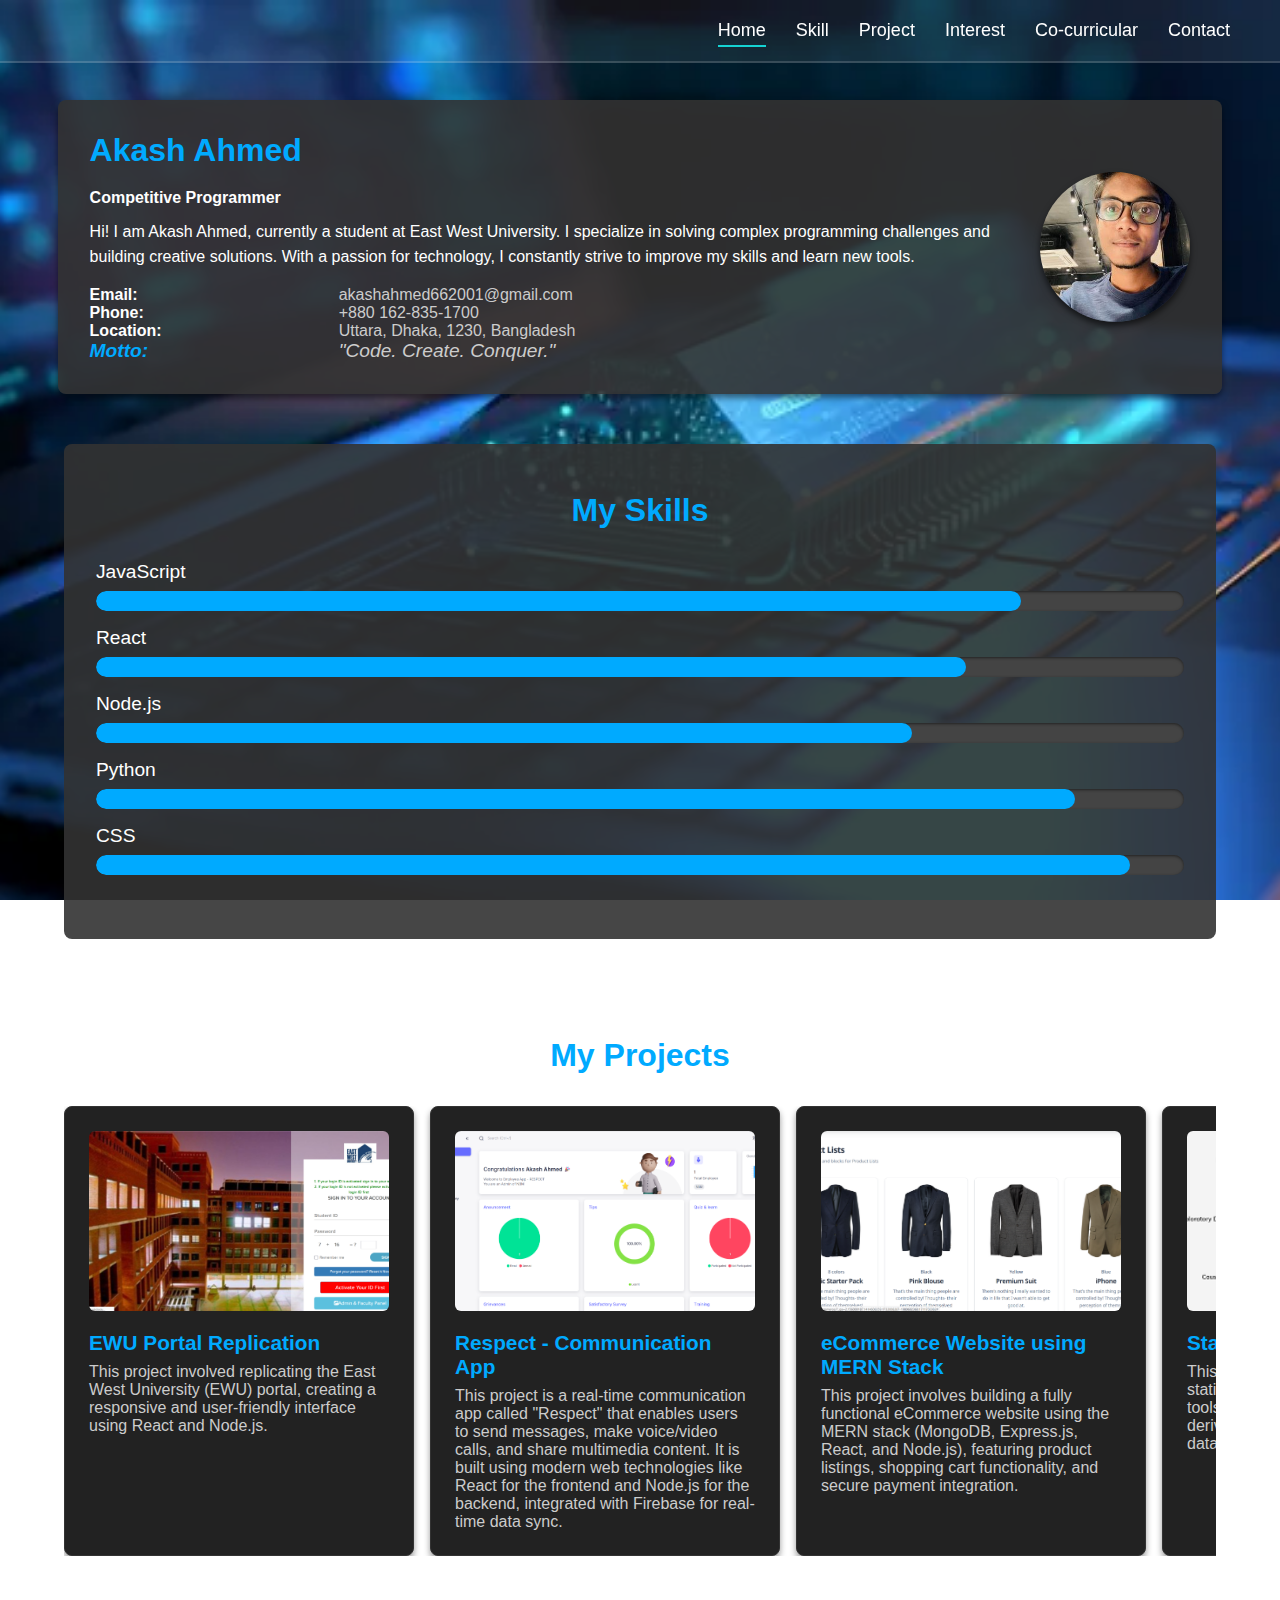
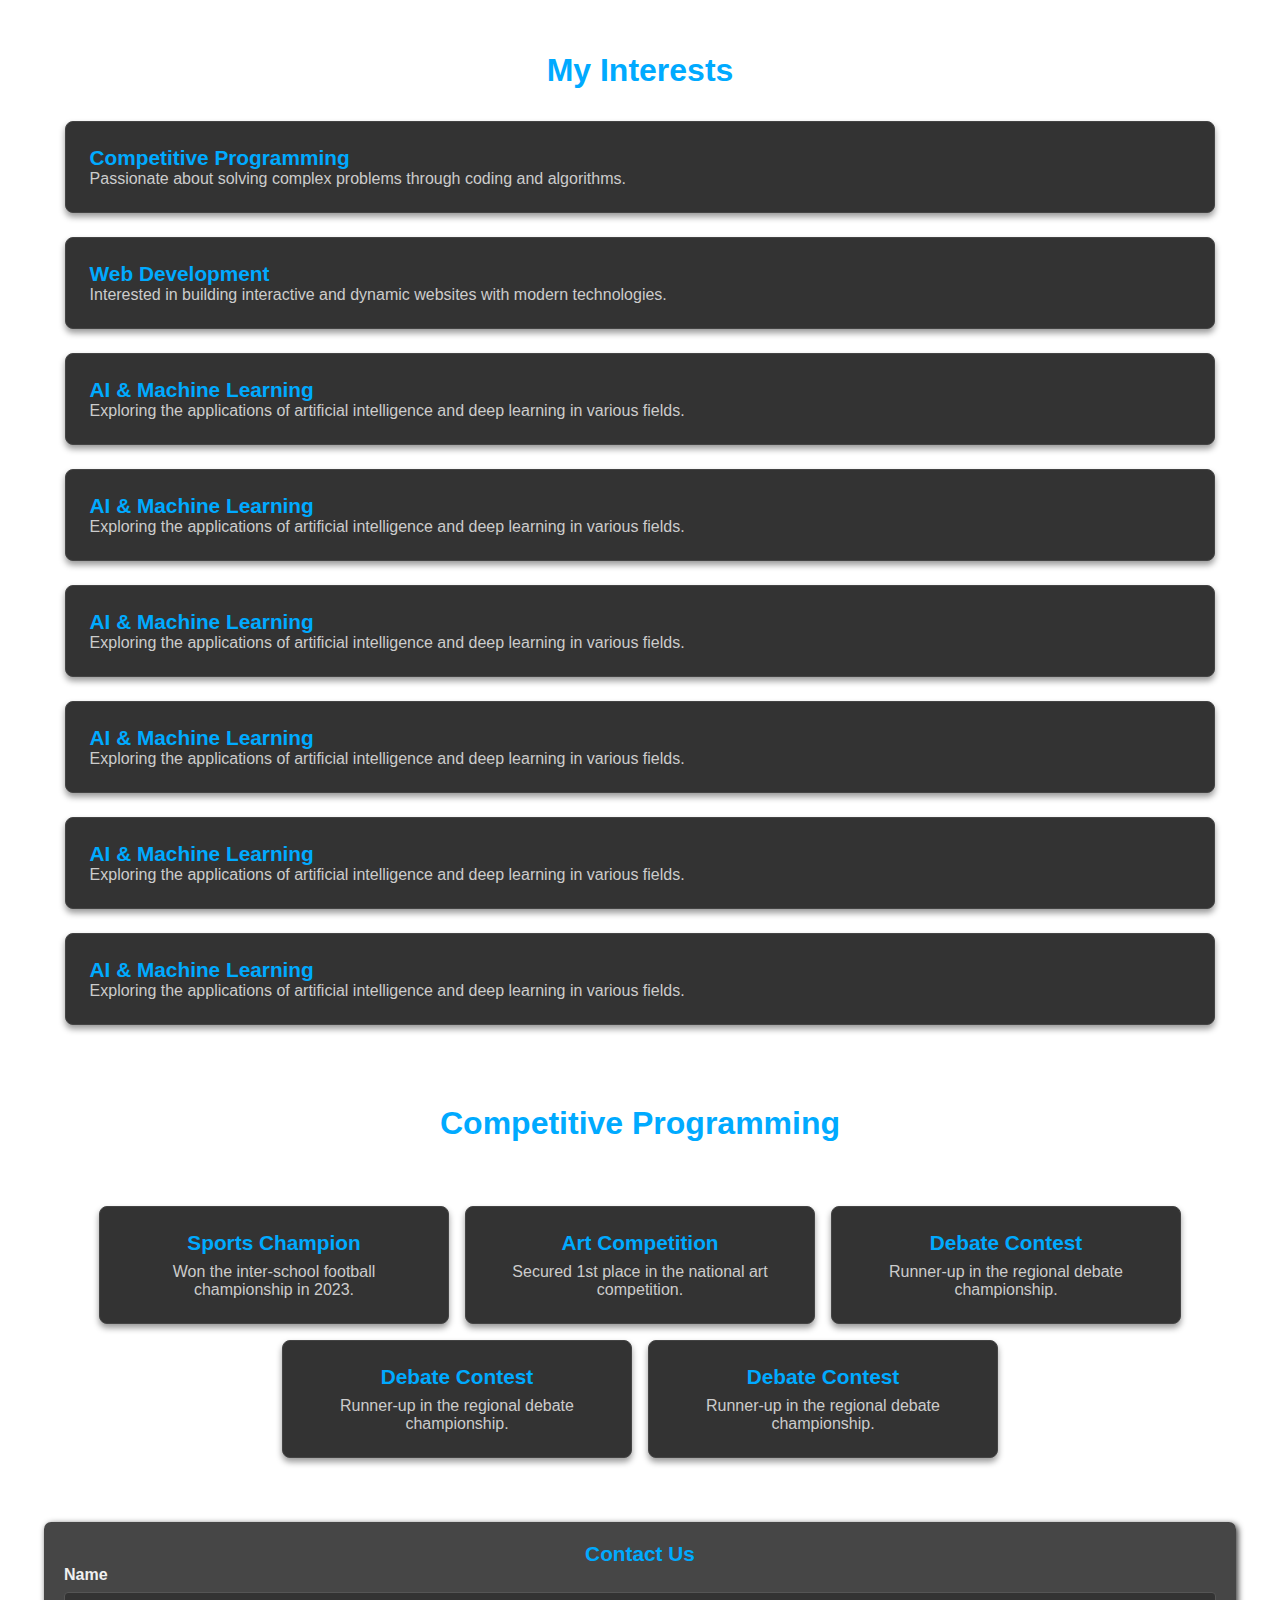
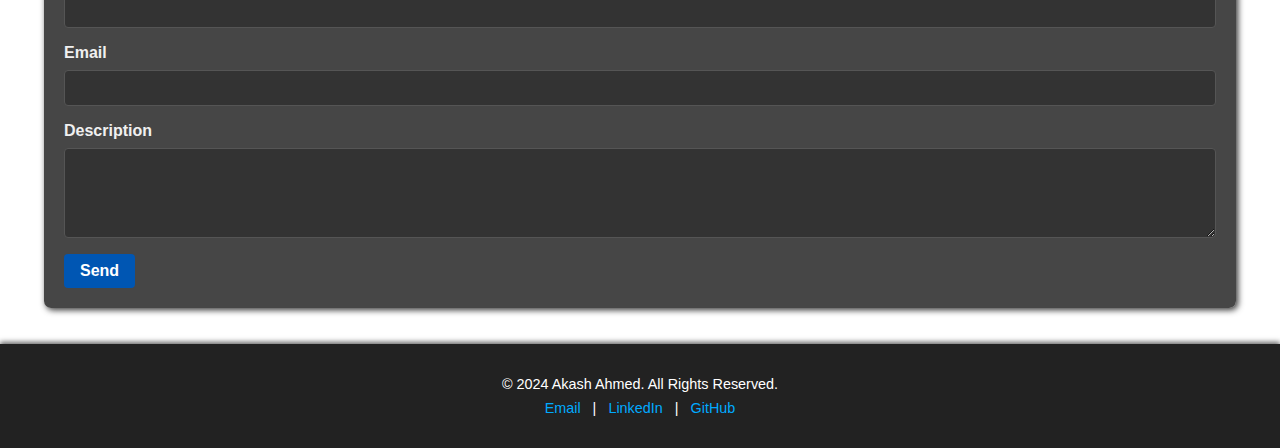
==== index.html @ ff26360e "up" ====
<!DOCTYPE html>
<html lang="en">
<head>
    <meta charset="UTF-8">
    <meta name="viewport" content="width=device-width, initial-scale=1.0">
    <link rel="shortcut icon" href="logo.png" type="image/x-icon">
    <link rel="stylesheet" href="style.css">
    <title>Portfolio - Akash Ahmed</title>
</head>
<body>
    <div class="conteiner">
        <div class="header">
            <div class="navbar">
                <ul class="menu">
                    <li class="menuItem"><a class="active" href="index.html">Home</a></li>
                    <li class="menuItem"><a href="skilll.html">Skill</a></li>
                    <li class="menuItem"><a href="project.html">Project</a></li>
                    <li class="menuItem"><a href="interest.html">Interest</a></li>
                    <li class="menuItem"><a href="cocurr.html">Co-curricular</a></li>
                    <li class="menuItem"><a href="contact.html">Contact</a></li>
                </ul>
            </div>
        </div>
        <div class="body">
            <div class="intro">
                <div class="personalInfo">
                    <div class="info">
                        <h1>Akash Ahmed</h1>
                        <p><strong>Competitive Programmer</strong></p>
                        <p>
                            Hi! I am Akash Ahmed, currently a student at East West University. 
                            I specialize in solving complex programming challenges and building creative solutions. 
                            With a passion for technology, I constantly strive to improve my skills and learn new tools.
                        </p>
                        <div class="details">
                            <div class="row">
                                <span class="label"><strong>Email:</strong></span>
                                <span class="value">akashahmed662001@gmail.com</span>
                            </div>
                            <div class="row">
                                <span class="label"><strong>Phone:</strong></span>
                                <span class="value">+880 162-835-1700</span>
                            </div>
                            <div class="row">
                                <span class="label"><strong>Location:</strong></span>
                                <span class="value">Uttara, Dhaka, 1230, Bangladesh</span>
                            </div>
                            <div class="row motto">
                                <span class="label">Motto:</span>
                                <span class="value">"Code. Create. Conquer."</span>
                            </div>
                        </div>
                    </div>
                    
                    <div class="image-container">
                        <img src="akash.jpg" alt="Akash Ahmed" />
                    </div>
                </div>
            </div>
            <div class="allSkills">
                <div class="skills">
                    <h2 class="section-heading">My Skills</h2>
                    <div class="skill">
                        <div class="skill-name">JavaScript</div>
                        <div class="skill-bar">
                            <div class="skill-progress" style="width: 85%;"></div>
                        </div>
                    </div>
                    <div class="skill">
                        <div class="skill-name">React</div>
                        <div class="skill-bar">
                            <div class="skill-progress" style="width: 80%;"></div>
                        </div>
                    </div>
                    <div class="skill">
                        <div class="skill-name">Node.js</div>
                        <div class="skill-bar">
                            <div class="skill-progress" style="width: 75%;"></div>
                        </div>
                    </div>
                    <div class="skill">
                        <div class="skill-name">Python</div>
                        <div class="skill-bar">
                            <div class="skill-progress" style="width: 90%;"></div>
                        </div>
                    </div>
                    <div class="skill">
                        <div class="skill-name">CSS</div>
                        <div class="skill-bar">
                            <div class="skill-progress" style="width: 95%;"></div>
                        </div>
                    </div>
                </div>
            </div>
            <div class="projects">
                <div class="project">
                    <h2 class="section-heading">My Projects</h2>
                    <div class="slider-container">
                        <div class="slider">
                            <div class="project-item">
                                <img src="ewu-portal.png" alt="EWU Portal Replication" class="project-image">
                                <h3>EWU Portal Replication</h3>
                                <p>This project involved replicating the East West University (EWU) portal, creating a responsive and user-friendly interface using React and Node.js.</p>
                            </div>
                            <div class="project-item">
                                <img src="respect.png" alt="Respect Communication App" class="project-image">
                                <h3>Respect - Communication App</h3>
                                <p>This project is a real-time communication app called "Respect" that enables users to send messages, make voice/video calls, and share multimedia content. It is built using modern web technologies like React for the frontend and Node.js for the backend, integrated with Firebase for real-time data sync.</p>
                            </div>
                            
                            <div class="project-item">
                                <img src="mern.png" alt="eCommerce Website using MERN Stack" class="project-image">
                                <h3>eCommerce Website using MERN Stack</h3>
                                <p>This project involves building a fully functional eCommerce website using the MERN stack (MongoDB, Express.js, React, and Node.js), featuring product listings, shopping cart functionality, and secure payment integration.</p>
                            </div>
                            <div class="project-item">
                                <img src="stat.png" alt="Statistical Data Analysis" class="project-image">
                                <h3>Statistical Data Analysis</h3>
                                <p>This project focuses on performing statistical analysis on large datasets using tools like Python, Pandas, and NumPy, to derive actionable insights and visualize data trends through graphs and charts.</p>
                            </div>
                            <div class="project-item">
                                <img src="cnn.png" alt="CNN Model Training and Prediction" class="project-image">
                                <h3>CNN Model Training and Prediction</h3>
                                <p>This project involves building and training a Convolutional Neural Network (CNN) for image classification tasks using TensorFlow and Keras. It includes dataset preprocessing, model training, and real-time predictions on new images.</p>
                            </div>
                        </div>
                    </div>
                </div>
            </div>  
            <div class="interest">
                <h2 class="section-heading">My Interests</h2>
                <div class="interest-list">
                    <div class="interest-item">
                        <h3>Competitive Programming</h3>
                        <p>Passionate about solving complex problems through coding and algorithms.</p>
                    </div>
                    <div class="interest-item">
                        <h3>Web Development</h3>
                        <p>Interested in building interactive and dynamic websites with modern technologies.</p>
                    </div>
                    <div class="interest-item">
                        <h3>AI & Machine Learning</h3>
                        <p>Exploring the applications of artificial intelligence and deep learning in various fields.</p>
                    </div>
                    <div class="interest-item">
                        <h3>AI & Machine Learning</h3>
                        <p>Exploring the applications of artificial intelligence and deep learning in various fields.</p>
                    </div>
                    <div class="interest-item">
                        <h3>AI & Machine Learning</h3>
                        <p>Exploring the applications of artificial intelligence and deep learning in various fields.</p>
                    </div>
                    <div class="interest-item">
                        <h3>AI & Machine Learning</h3>
                        <p>Exploring the applications of artificial intelligence and deep learning in various fields.</p>
                    </div>
                    <div class="interest-item">
                        <h3>AI & Machine Learning</h3>
                        <p>Exploring the applications of artificial intelligence and deep learning in various fields.</p>
                    </div>
                    <div class="interest-item">
                        <h3>AI & Machine Learning</h3>
                        <p>Exploring the applications of artificial intelligence and deep learning in various fields.</p>
                    </div>
                </div>
            </div> 
            <div class="curriculam">
                <div class="achievements">
                    <h2 class="section-heading">Competitive Programming</h2>
                    <div class="coCurr">
                        <div class="card">
                            <h3>Sports Champion</h3>
                            <p>Won the inter-school football championship in 2023.</p>
                        </div>
                        <div class="card">
                            <h3>Art Competition</h3>
                            <p>Secured 1st place in the national art competition.</p>
                        </div>
                        <div class="card">
                            <h3>Debate Contest</h3>
                            <p>Runner-up in the regional debate championship.</p>
                        </div>
                        <div class="card">
                            <h3>Debate Contest</h3>
                            <p>Runner-up in the regional debate championship.</p>
                        </div>
                        <div class="card">
                            <h3>Debate Contest</h3>
                            <p>Runner-up in the regional debate championship.</p>
                        </div>
                    </div>
                </div>
            </div>
            <div class="contact">
                <div class="contactForm">
                    <center>Contact Us</center>
                    <form action="">
                        <div class="fieldClass">
                            <label for="name">Name</label>
                            <input required class="input" type="text" name="name" id="">
                        </div>
                        <div class="fieldClass">
                            <label for="email">Email</label>
                            <input required class="input" type="text" name="email" id="">
                        </div>
                        <div class="fieldClass">
                            <label for="description">Description</label>
                            <textarea required class="input" id="description" name="description" rows="4"></textarea>
                        </div>
                        <button type="submit">Send</button>
                    </form>
                    
                </div>
            </div>
            <br>
            <br>
        </div>
        <div class="footer">
            <div class="footer-content">
                <p>&copy; 2024 Akash Ahmed. All Rights Reserved.</p>
                <p>
                    <a href="mailto:akashahmed662001@gmail.com">Email</a> | 
                    <a href="https://linkedin.com/in/akashahmed" target="_blank">LinkedIn</a> | 
                    <a href="https://github.com/akashahmed66" target="_blank">GitHub</a>
                </p>
            </div>
        </div>
    </div>
</body>
</html>
---- style.css ----
*{
    font-family: 'Lucida Sans', 'Lucida Sans Regular', 'Lucida Grande', 'Lucida Sans Unicode', Geneva, Verdana, sans-serif;
    color: white;
    margin: 0; 
    padding: 0;
}
body{
    width: 100vw;
    height: 100vh;
    background-image: url('background-image.png');
    background-size: cover;
    background-position: center;
    background-attachment: fixed;
}
a{
    text-decoration: none;
}
.body{
    width: 100vw;
    min-height: 100%;
    padding-top: 50px;
}
.conteiner{
    width: 100vw;
    height: 100%; 
}
.menu{
    list-style: none;
    display: flex;
    margin-right: 20px;
    font-size: 18px;
}
.menuItem{
    color: white;
    padding: 5px 15px;
}
.navbar{
    display: flex;
    justify-content: right;
    padding: 15px;
}
.header{
    width: 100%;
    background-color: rgba(255, 255, 255, 0.073);
    position: fixed;
    top: 0;
    border-bottom: 2px solid rgba(232, 231, 231, 0.173);
    z-index: 1000;
}
.active{
    border-bottom: 2px solid rgb(21, 211, 211);
    padding-bottom: 5px;
}
.contact {
    width: 100%;
    display: flex;
    justify-content: center;
    align-items: center;
}

.contactForm {
    width: 90%;
    background-color: rgba(50, 50, 50, 0.9);
    padding: 20px;
    border-radius: 7px;
    box-shadow: 2px 2px 6px rgba(0, 0, 0, 0.8);
}

.fieldClass {
    margin-bottom: 1rem;
    display: flex;
    flex-direction: column;
    gap: 0.5rem;
}

.fieldClass label {
    font-size: 1rem;
    font-weight: bold;
    color: #f0f0f0;
}

.fieldClass .input {
    padding: 0.5rem;
    font-size: 1rem;
    border: 1px solid #555;
    border-radius: 4px;
    outline: none;
    transition: border-color 0.3s;
    background-color: #333;
    color: #f0f0f0;
}

.fieldClass .input:focus {
    border-color: #00aaff;
    box-shadow: 0 0 5px rgba(0, 170, 255, 0.8);
}

.contactForm button {
    background-color: #0056b3;
    color: white;
    font-size: 1rem;
    font-weight: bold;
    padding: 0.5rem 1rem;
    border: none;
    border-radius: 4px;
    cursor: pointer;
    transition: background-color 0.3s, transform 0.2s;
}

.contactForm button:hover {
    background-color: #004080;
}

center {
    color: #00aaff;
    font-weight: bold;
    font-size: 1.3rem;
}
.curriculam {
    width: 100%;
    height: auto;
    padding: 2rem 0;
    display: flex;
    justify-content: center;
    align-items: center;
}

.achievements {
    width: 95%;
    height: auto;
    text-align: center;
}

.section-heading {
    font-size: 2rem;
    font-weight: bold;
    color: #f0f0f0;
    margin-bottom: 2rem;
}

.coCurr {
    display: flex;
    flex-wrap: wrap;
    gap: 1rem;
    padding: 2rem;
    justify-content: center;
    border-radius: 8px;
}

.card {
    background-color: #333;
    border: 1px solid #444;
    border-radius: 8px;
    padding: 1.5rem;
    width: 300px;
    box-shadow: 0 4px 6px rgba(0, 0, 0, 0.4);
    transition: transform 0.3s, box-shadow 0.3s;
}

.card h3 {
    font-size: 1.3rem;
    margin: 0 0 0.5rem;
    color: #00aaff;
}

.card p {
    font-size: 1rem;
    margin: 0;
    color: #ccc;
}

.card:hover {
    transform: translateY(-5px);
    box-shadow: 0 6px 10px rgba(0, 0, 0, 0.6);
}
.interest {
    padding: 3rem 0rem;
    height: auto;
}

.section-heading {
    font-size: 2rem;
    color: #ffffff;
    text-align: center;
    margin-bottom: 2rem;
}

.interest-list {
    width: 100%;
    display: flex;
    flex-direction: column;
    gap: 1.5rem;
    justify-content: center;
    align-items: center;
}

.interest-item {
    background-color: #333;
    border: 1px solid #444;
    border-radius: 8px;
    padding: 1.5rem;
    width: 86%;
    box-shadow: 0 4px 6px rgba(0, 0, 0, 0.4);
    transition: transform 0.3s, box-shadow 0.3s;
}

.interest-item h3 {
    font-size: 1.3rem;
    color: #00aaff;
}

.interest-item p {
    font-size: 1rem;
    color: #ccc;
}

.interest-item:hover {
    transform: translateY(-5px);
    box-shadow: 0 6px 10px rgba(0, 0, 0, 0.6);
}
.projects {
    width: 100%;
    display: flex;
    justify-content: center;
}
.project {
    width: 90%;
    padding: 3rem 0rem;
    box-sizing: border-box;
    text-align: center;
}

.section-heading {
    font-size: 2rem;
    color: #00aaff;
    margin-bottom: 2rem;
}

.slider-container {
    position: relative;
    width: 100%;
    overflow: hidden;
}

.slider {
    display: flex;
    width: max-content;
    animation: infinite-loop 10s linear infinite;
}

.project-item {
    background-color: #222;
    border: 1px solid #333;
    border-radius: 8px;
    padding: 1.5rem;
    width: 300px;
    box-shadow: 0 4px 6px rgba(0, 0, 0, 0.4);
    margin-right: 1rem;
    flex-shrink: 0;
    text-align: left;
}

.project-item img {
    width: 100%;
    height: 180px;
    object-fit: cover;
    border-radius: 6px;
    margin-bottom: 1rem;
}

.project-item h3 {
    font-size: 1.3rem;
    margin-bottom: 0.5rem;
    color: #00aaff;
}

.project-item p {
    font-size: 1rem;
    color: #ccc;
}

.project-item:hover {
    transform: translateY(-5px);
    box-shadow: 0 6px 10px rgba(0, 0, 0, 0.6);
}

.slider-container::-webkit-scrollbar {
    display: none;
}

@keyframes infinite-loop {
    0% {
        transform: translateX(0);
    }
    50% {
        transform: translateX(-20%);
    }
    100% {
        transform: translateX(0); /* Reset to first */
    }
}
.allSkills{
    width: 100%;
    display: flex;
    justify-content: center;
    margin: 50px 0px;
}
.skills {
    width: 90%;
    padding: 3rem 2rem;
    box-sizing: border-box;
    background-color: rgba(50, 50, 50, 0.9);
    border-radius: 8px;
    text-align: center;
}

.section-heading {
    font-size: 2rem;
    color: #00aaff;
    margin-bottom: 2rem;
}

.skill {
    margin: 1rem 0;
}

.skill-name {
    font-size: 1.2rem;
    color: #fff;
    margin-bottom: 0.5rem;
    text-align: left;
}

.skill-bar {
    background-color: #444;
    height: 20px;
    width: 100%;
    border-radius: 10px;
    overflow: hidden;
    box-shadow: inset 0 1px 3px rgba(0, 0, 0, 0.5);
}

.skill-progress {
    background-color: #00aaff;
    height: 100%;
    border-radius: 10px;
    transition: width 0.5s ease-in-out;
}

.skills:hover .skill-progress {
    box-shadow: 0 0 10px #00aaff, 0 0 20px rgba(0, 170, 255, 0.5);
}
.intro{
    width: 100%;
    margin-top: 50px;
    display: flex;
    justify-content: center;
}
.personalInfo {
    display: flex;
    justify-content: space-between;
    align-items: center;
    padding: 2rem;
    background-color: rgba(50, 50, 50, 0.9);
    color: #ccc;
    border-radius: 8px;
    box-shadow: 0 4px 6px rgba(0, 0, 0, 0.5);
    width: 86%;
}

.info {
    flex: 1;
    padding-right: 2rem;
}

.info h1 {
    font-size: 2rem;
    color: #00aaff;
    margin-bottom: 1rem;
}

.info p {
    font-size: 1rem;
    line-height: 1.6;
    margin: 0.5rem 0;
}

.info .motto {
    font-size: 1.2rem;
    color: #00aaff;
    margin-top: 1rem;
    font-style: italic;
    text-align: left;
    border-left: 4px solid #00aaff;
    padding-left: 0.5rem;
}

.image-container {
    flex-shrink: 0;
    width: 150px;
    height: 150px;
    overflow: hidden;
    border-radius: 50%;
    box-shadow: 0 4px 6px rgba(0, 0, 0, 0.6);
}

.image-container img {
    width: 100%;
    height: 100%;
    object-fit: cover;
}
.details {
    display: table;
    width: 100%;
    margin-top: 1rem;
}

.row {
    display: table-row;
    margin-bottom: 2rem;
}

.label {
    display: table-cell;
    font-weight: bold;
    padding-right: 1rem;
    text-align: left;
    color: #00aaff;
    vertical-align: top;
}

.value {
    display: table-cell;
    text-align: left;
    color: #ccc;
    vertical-align: top;
}

.motto {
    margin-top: 1rem;
    font-style: italic;
}
.footer {
    background-color: #222;
    color: #ccc;
    text-align: center;
    padding: 1.5rem 1rem;
    font-size: 0.9rem;
    box-shadow: 0 -2px 5px rgba(0, 0, 0, 0.6);
    margin-bottom:  0px;
}

.footer-content p {
    margin: 0.5rem 0;
}

.footer-content a {
    color: #00aaff;
    text-decoration: none;
    margin: 0 0.5rem;
    transition: color 0.3s;
}

.footer-content a:hover {
    color: #0077cc;
}
.achievementImage {
    width: 100%;
    height: auto;
    display: flex;
    justify-content: center;
    align-items: center;
    margin-bottom: 2rem;
}

.achievement-img {
    max-width: 400px;
    height: 300px;
    border-radius: 8px;
    box-shadow: 0 4px 10px rgba(0, 0, 0, 0.1);
}
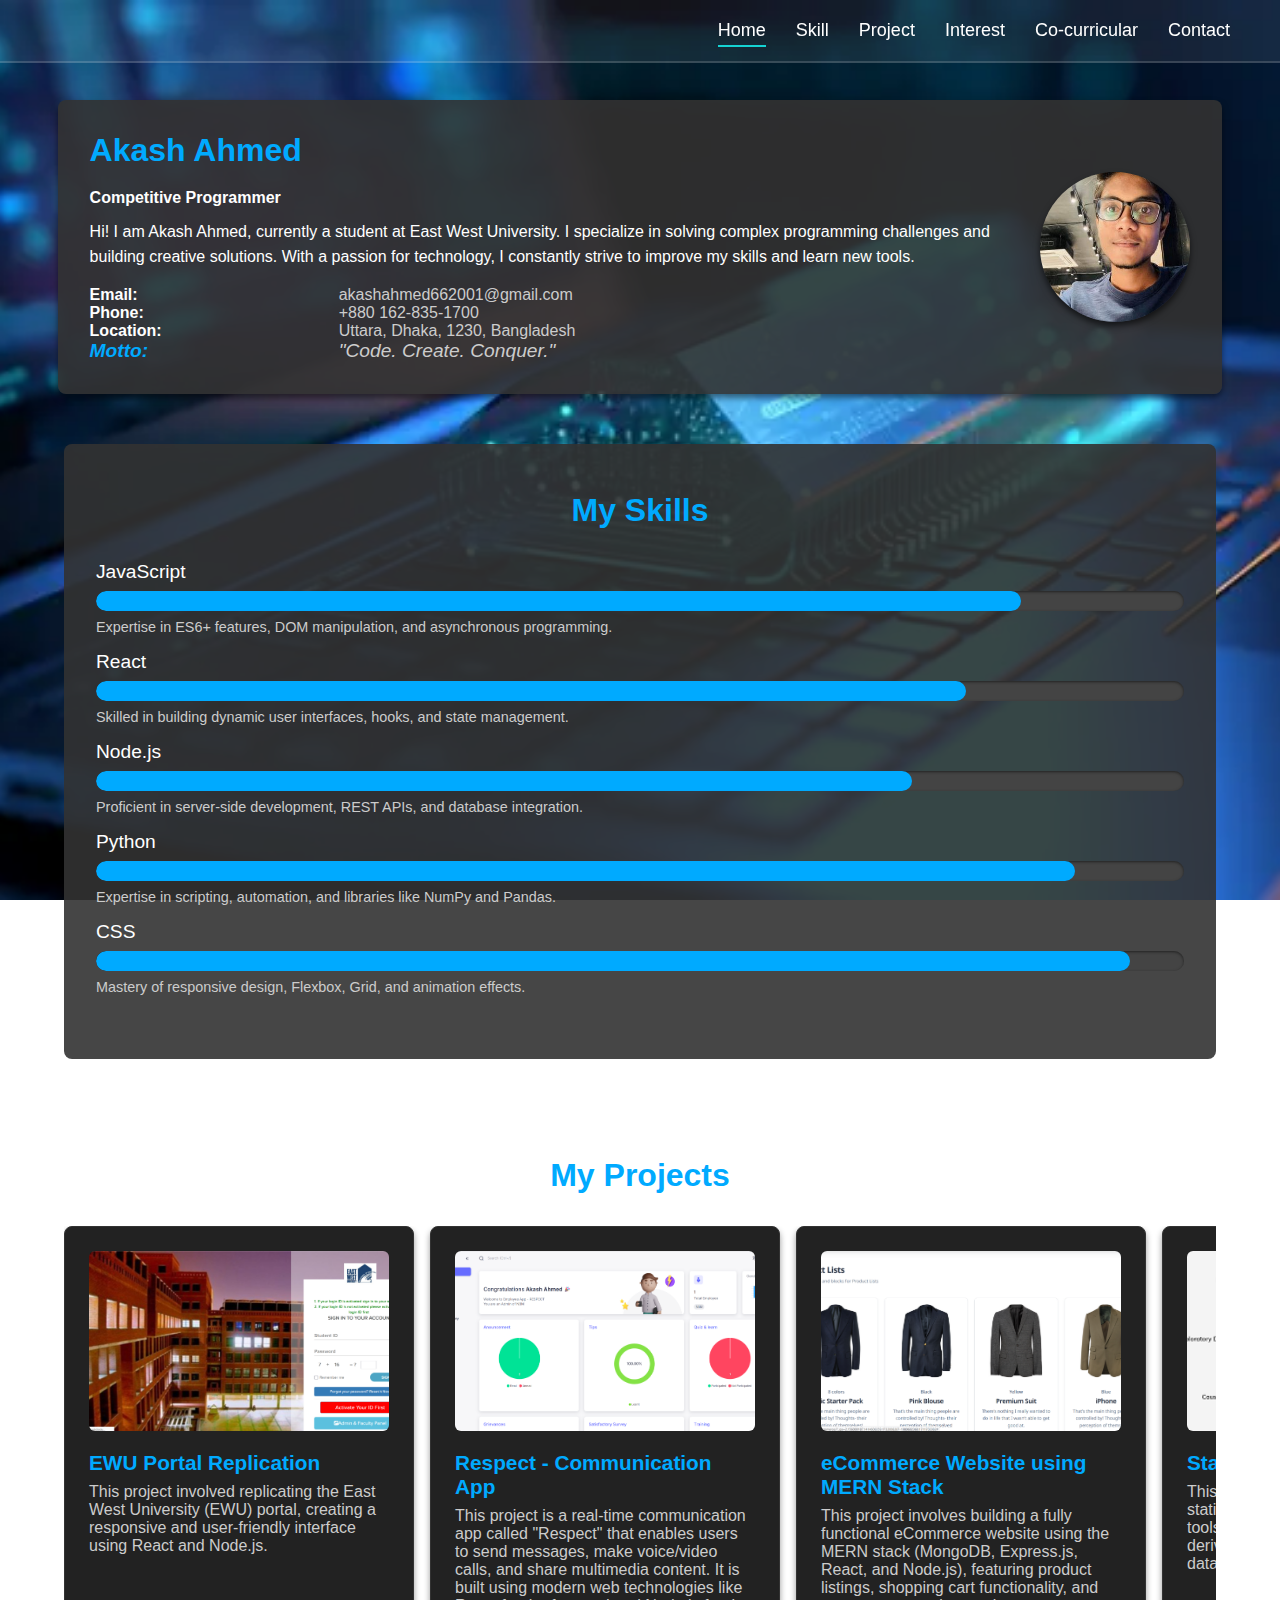
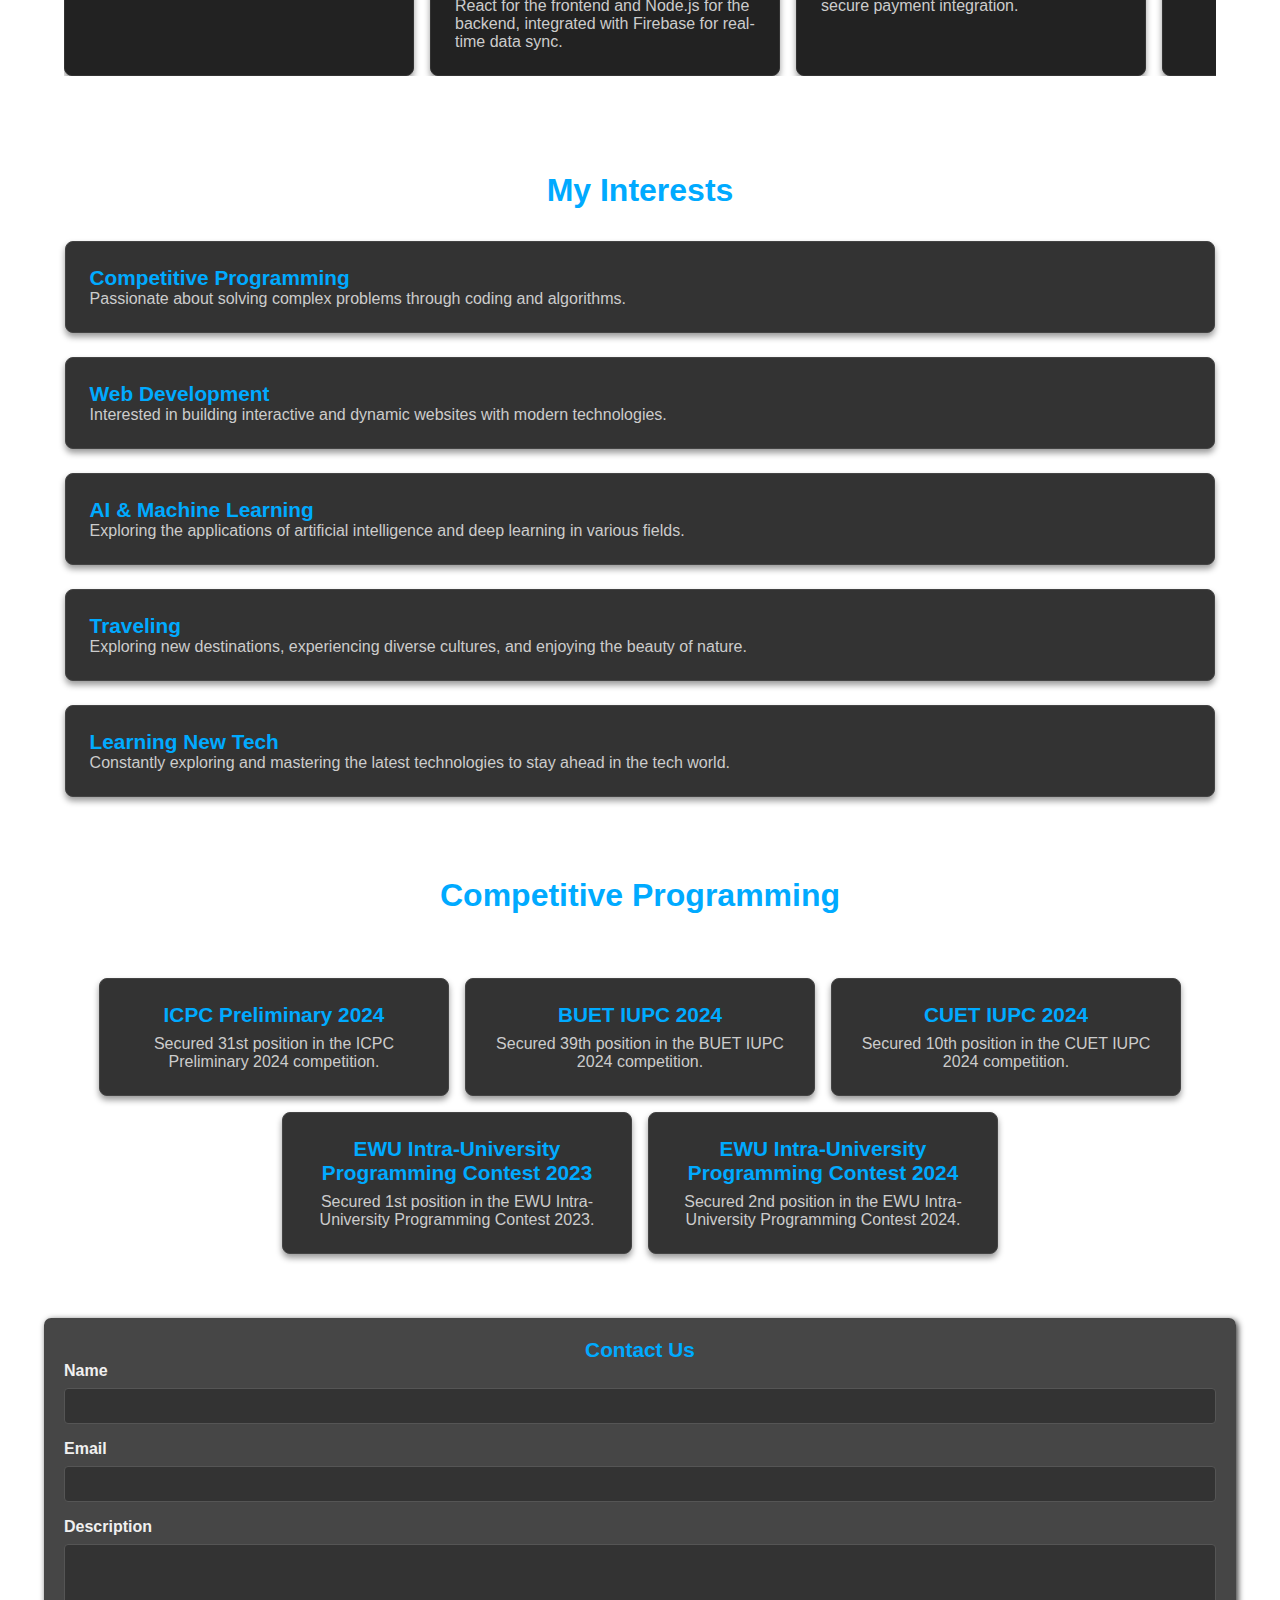
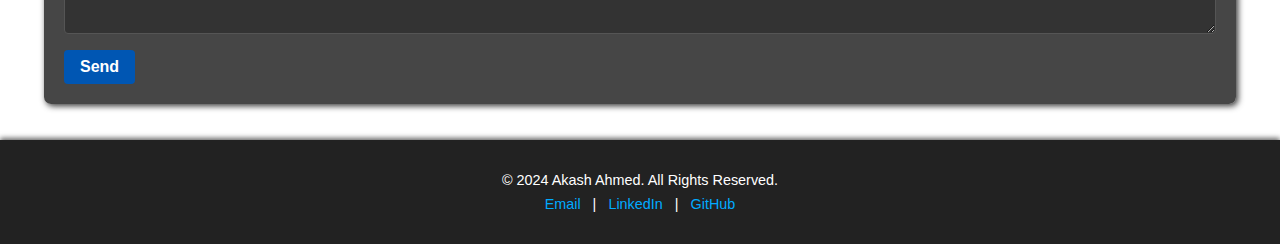
==== commit ff67ca1d: "changes" ====
--- a/index.html
+++ b/index.html
@@ -60,37 +60,58 @@
             <div class="allSkills">
                 <div class="skills">
                     <h2 class="section-heading">My Skills</h2>
+                    
                     <div class="skill">
                         <div class="skill-name">JavaScript</div>
                         <div class="skill-bar">
                             <div class="skill-progress" style="width: 85%;"></div>
                         </div>
-                    </div>
+                        <div class="skill-description">
+                            Expertise in ES6+ features, DOM manipulation, and asynchronous programming.
+                        </div>
+                    </div>
+                
                     <div class="skill">
                         <div class="skill-name">React</div>
                         <div class="skill-bar">
                             <div class="skill-progress" style="width: 80%;"></div>
                         </div>
-                    </div>
+                        <div class="skill-description">
+                            Skilled in building dynamic user interfaces, hooks, and state management.
+                        </div>
+                    </div>
+                
                     <div class="skill">
                         <div class="skill-name">Node.js</div>
                         <div class="skill-bar">
                             <div class="skill-progress" style="width: 75%;"></div>
                         </div>
-                    </div>
+                        <div class="skill-description">
+                            Proficient in server-side development, REST APIs, and database integration.
+                        </div>
+                    </div>
+                
                     <div class="skill">
                         <div class="skill-name">Python</div>
                         <div class="skill-bar">
                             <div class="skill-progress" style="width: 90%;"></div>
                         </div>
-                    </div>
+                        <div class="skill-description">
+                            Expertise in scripting, automation, and libraries like NumPy and Pandas.
+                        </div>
+                    </div>
+                
                     <div class="skill">
                         <div class="skill-name">CSS</div>
                         <div class="skill-bar">
                             <div class="skill-progress" style="width: 95%;"></div>
                         </div>
-                    </div>
-                </div>
+                        <div class="skill-description">
+                            Mastery of responsive design, Flexbox, Grid, and animation effects.
+                        </div>
+                    </div>
+                </div>
+                
             </div>
             <div class="projects">
                 <div class="project">
@@ -143,50 +164,38 @@
                         <p>Exploring the applications of artificial intelligence and deep learning in various fields.</p>
                     </div>
                     <div class="interest-item">
-                        <h3>AI & Machine Learning</h3>
-                        <p>Exploring the applications of artificial intelligence and deep learning in various fields.</p>
-                    </div>
-                    <div class="interest-item">
-                        <h3>AI & Machine Learning</h3>
-                        <p>Exploring the applications of artificial intelligence and deep learning in various fields.</p>
-                    </div>
-                    <div class="interest-item">
-                        <h3>AI & Machine Learning</h3>
-                        <p>Exploring the applications of artificial intelligence and deep learning in various fields.</p>
-                    </div>
-                    <div class="interest-item">
-                        <h3>AI & Machine Learning</h3>
-                        <p>Exploring the applications of artificial intelligence and deep learning in various fields.</p>
-                    </div>
-                    <div class="interest-item">
-                        <h3>AI & Machine Learning</h3>
-                        <p>Exploring the applications of artificial intelligence and deep learning in various fields.</p>
-                    </div>
-                </div>
-            </div> 
+                        <h3>Traveling</h3>
+                        <p>Exploring new destinations, experiencing diverse cultures, and enjoying the beauty of nature.</p>
+                    </div>
+                    <div class="interest-item">
+                        <h3>Learning New Tech</h3>
+                        <p>Constantly exploring and mastering the latest technologies to stay ahead in the tech world.</p>
+                    </div>
+                </div>
+            </div>   
             <div class="curriculam">
                 <div class="achievements">
                     <h2 class="section-heading">Competitive Programming</h2>
                     <div class="coCurr">
                         <div class="card">
-                            <h3>Sports Champion</h3>
-                            <p>Won the inter-school football championship in 2023.</p>
-                        </div>
-                        <div class="card">
-                            <h3>Art Competition</h3>
-                            <p>Secured 1st place in the national art competition.</p>
-                        </div>
-                        <div class="card">
-                            <h3>Debate Contest</h3>
-                            <p>Runner-up in the regional debate championship.</p>
-                        </div>
-                        <div class="card">
-                            <h3>Debate Contest</h3>
-                            <p>Runner-up in the regional debate championship.</p>
-                        </div>
-                        <div class="card">
-                            <h3>Debate Contest</h3>
-                            <p>Runner-up in the regional debate championship.</p>
+                            <h3>ICPC Preliminary 2024</h3>
+                            <p>Secured 31st position in the ICPC Preliminary 2024 competition.</p>
+                        </div>
+                        <div class="card">
+                            <h3>BUET IUPC 2024</h3>
+                            <p>Secured 39th position in the BUET IUPC 2024 competition.</p>
+                        </div>
+                        <div class="card">
+                            <h3>CUET IUPC 2024</h3>
+                            <p>Secured 10th position in the CUET IUPC 2024 competition.</p>
+                        </div>
+                        <div class="card">
+                            <h3>EWU Intra-University Programming Contest 2023</h3>
+                            <p>Secured 1st position in the EWU Intra-University Programming Contest 2023.</p>
+                        </div>                        
+                        <div class="card">
+                            <h3>EWU Intra-University Programming Contest 2024</h3>
+                            <p>Secured 2nd position in the EWU Intra-University Programming Contest 2024.</p>
                         </div>
                     </div>
                 </div>
--- a/style.css
+++ b/style.css
@@ -56,6 +56,7 @@
     display: flex;
     justify-content: center;
     align-items: center;
+    flex-direction: column;
 }
 
 .contactForm {
@@ -173,10 +174,6 @@
     transform: translateY(-5px);
     box-shadow: 0 6px 10px rgba(0, 0, 0, 0.6);
 }
-.interest {
-    padding: 3rem 0rem;
-    height: auto;
-}
 
 .section-heading {
     font-size: 2rem;
@@ -185,6 +182,10 @@
     margin-bottom: 2rem;
 }
 
+.interest {
+    padding: 3rem 0rem;
+    height: auto;
+}
 .interest-list {
     width: 100%;
     display: flex;
@@ -346,7 +347,12 @@
     border-radius: 10px;
     transition: width 0.5s ease-in-out;
 }
-
+.skill-description {
+    font-size: 0.9rem;
+    color: #ccc;
+    margin-top: 0.5rem;
+    text-align: left;
+}
 .skills:hover .skill-progress {
     box-shadow: 0 0 10px #00aaff, 0 0 20px rgba(0, 170, 255, 0.5);
 }
@@ -479,12 +485,51 @@
     border-radius: 8px;
     box-shadow: 0 4px 10px rgba(0, 0, 0, 0.1);
 }
-
-
-
-
-
-
-
-
-
+.contactInfo {
+    display: flex;
+    justify-content: space-between; /* Equal spacing between cards */
+    gap: 1rem; /* Space between cards */
+    padding: 2rem 0rem;
+    width: 94%;
+    box-sizing: border-box;
+}
+
+.contact-card {
+    flex: 1; /* Makes all cards the same size */
+    background-color: #333;
+    color: #fff;
+    border-radius: 8px;
+    padding: 1.5rem;
+    box-shadow: 0 4px 10px rgba(0, 0, 0, 0.4);
+    text-align: center;
+    margin: 0.5rem; /* Optional spacing for visual balance */
+}
+
+.contact-card h3 {
+    margin-bottom: 0.5rem;
+    font-size: 1.5rem;
+    color: #00aaff;
+}
+
+.contact-card p {
+    font-size: 1rem;
+    margin: 0;
+}
+
+.contact-card a {
+    color: white;
+    text-decoration: none;
+}
+
+.contact-card a:hover {
+    text-decoration: underline;
+}
+
+
+
+
+
+
+
+
+
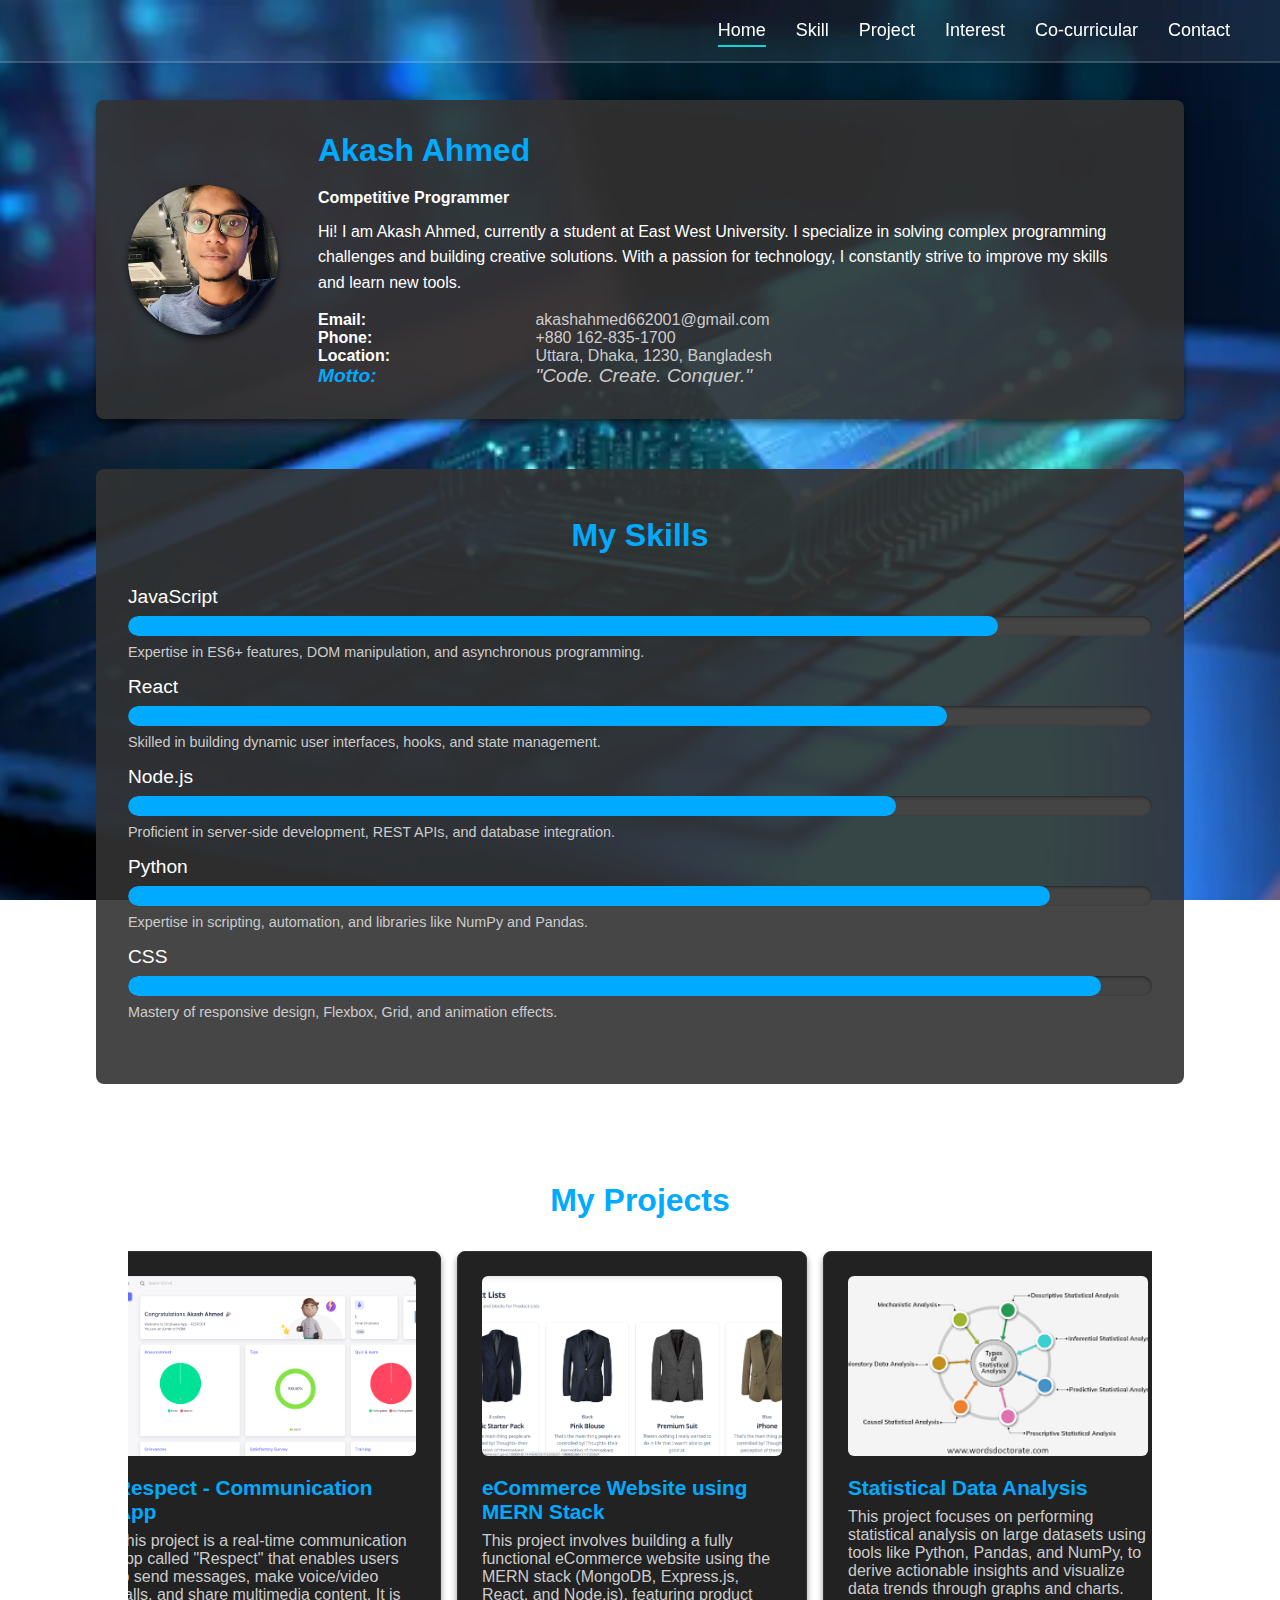
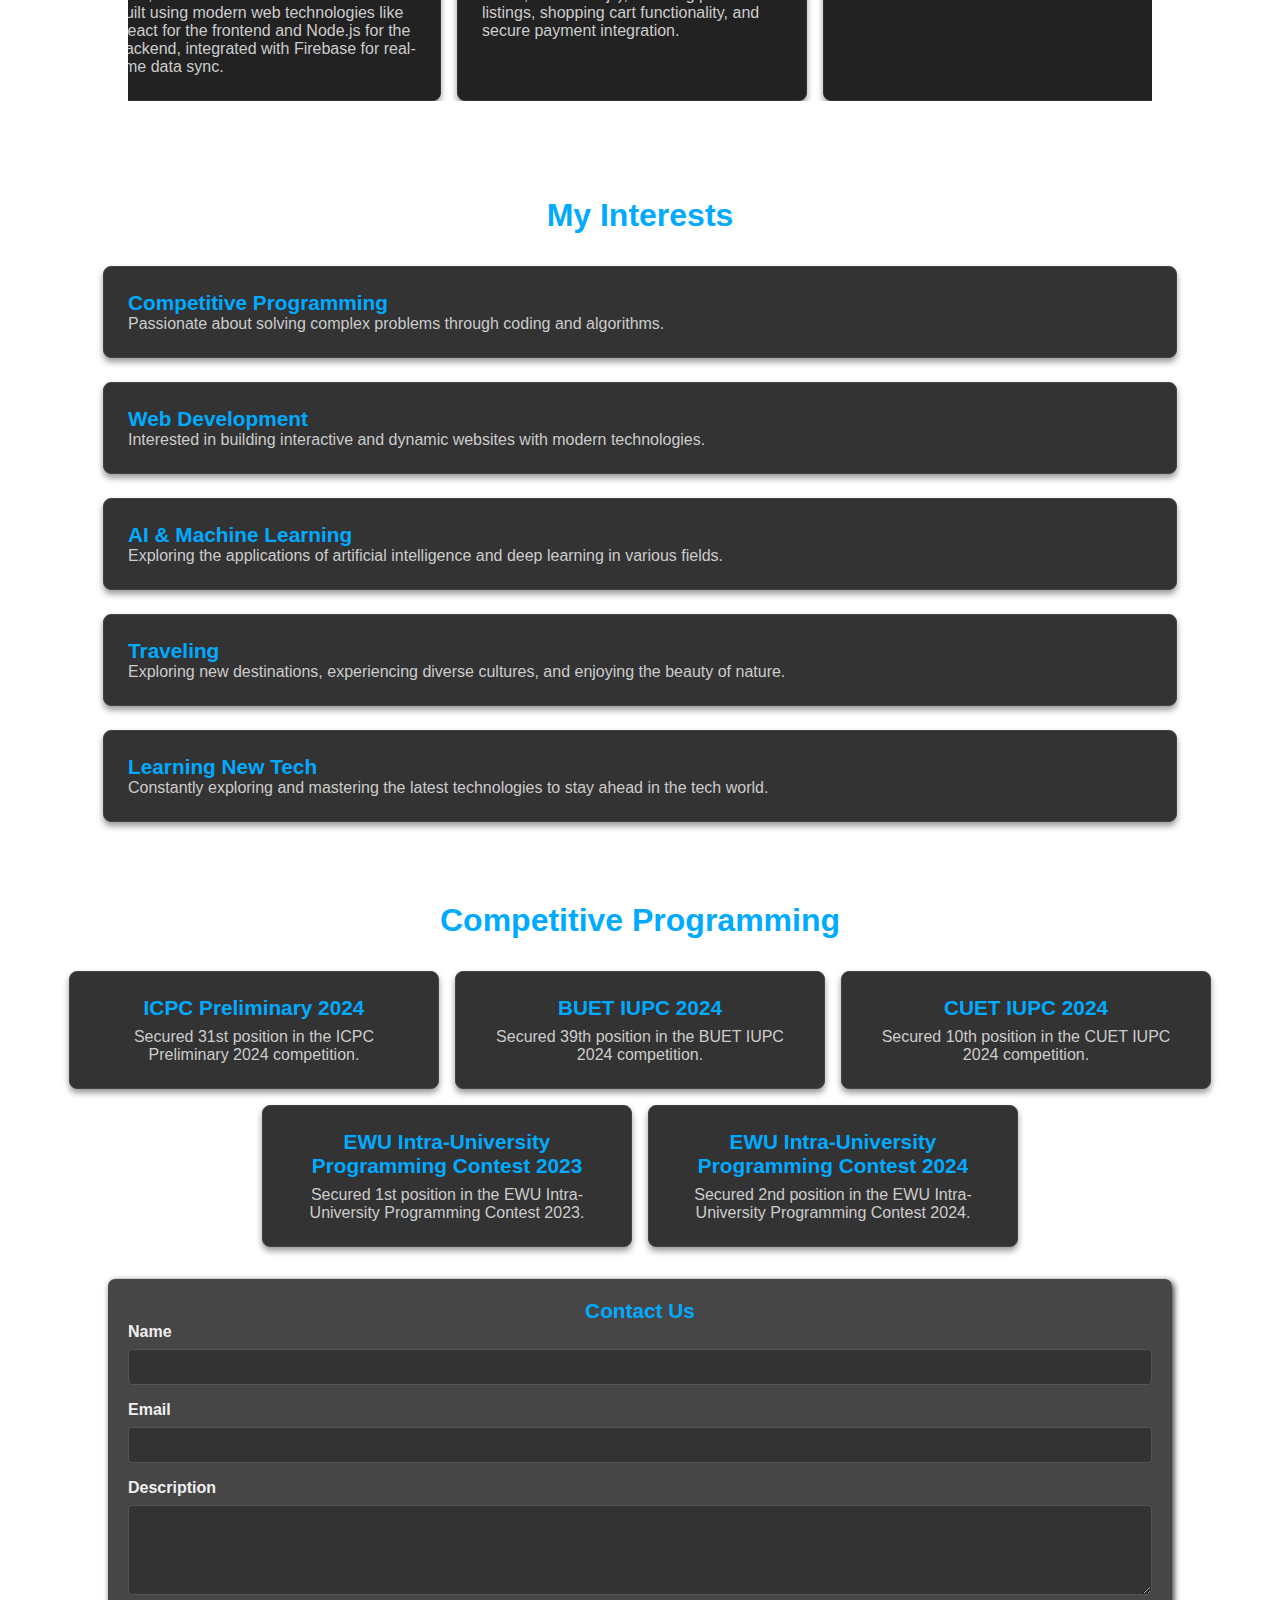
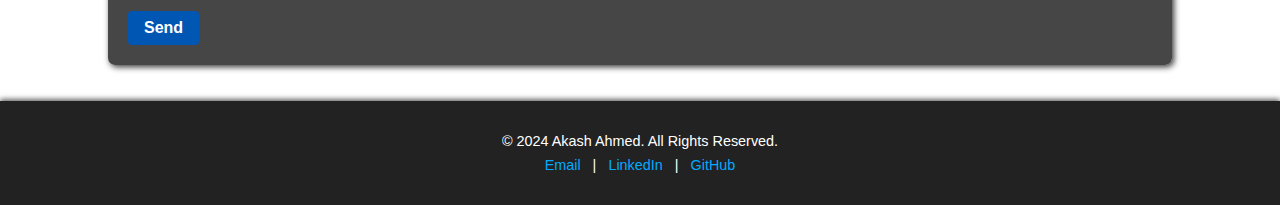
==== commit 0972163f: "updates" ====
--- a/index.html
+++ b/index.html
@@ -11,19 +11,28 @@
     <div class="conteiner">
         <div class="header">
             <div class="navbar">
-                <ul class="menu">
+                <div class="menu-toggle" id="menu-toggle">
+                    <span></span>
+                    <span></span>
+                    <span></span>
+                </div>
+                <ul class="menu" id="menu">
                     <li class="menuItem"><a class="active" href="index.html">Home</a></li>
                     <li class="menuItem"><a href="skilll.html">Skill</a></li>
                     <li class="menuItem"><a href="project.html">Project</a></li>
-                    <li class="menuItem"><a href="interest.html">Interest</a></li>
+                    <li class="menuItem"><a  href="interest.html">Interest</a></li>
                     <li class="menuItem"><a href="cocurr.html">Co-curricular</a></li>
                     <li class="menuItem"><a href="contact.html">Contact</a></li>
                 </ul>
             </div>
         </div>
+        
         <div class="body">
             <div class="intro">
                 <div class="personalInfo">
+                    <div class="image-container">
+                        <img src="akash.jpg" alt="Akash Ahmed" />
+                    </div>
                     <div class="info">
                         <h1>Akash Ahmed</h1>
                         <p><strong>Competitive Programmer</strong></p>
@@ -52,9 +61,6 @@
                         </div>
                     </div>
                     
-                    <div class="image-container">
-                        <img src="akash.jpg" alt="Akash Ahmed" />
-                    </div>
                 </div>
             </div>
             <div class="allSkills">
@@ -235,5 +241,21 @@
             </div>
         </div>
     </div>
+    <script>
+        const menuToggle = document.getElementById('menu-toggle');
+        const menu = document.getElementById('menu');
+    
+        menuToggle.addEventListener('click', () => {
+            menu.classList.toggle('open');
+        });
+        document.addEventListener('click', (event) => {
+            console.log(event.target)
+            if (menu.classList.contains('open') && !menu.contains(event.target) && !menuToggle.contains(event.target)) {
+                menuToggle.classList.remove('open');
+                menu.classList.remove('open');
+            }
+        });
+    
+    </script>
 </body>
 </html>--- a/style.css
+++ b/style.css
@@ -21,25 +21,31 @@
     padding-top: 50px;
 }
 .conteiner{
-    width: 100vw;
+    width: 100%;
     height: 100%; 
 }
-.menu{
+/* Basic Styles */
+.menu {
     list-style: none;
     display: flex;
     margin-right: 20px;
     font-size: 18px;
-}
-.menuItem{
+    transition: max-height 0.3s ease;
+}
+
+.menuItem {
     color: white;
     padding: 5px 15px;
 }
-.navbar{
+
+.navbar {
     display: flex;
     justify-content: right;
+    align-items: center;
     padding: 15px;
 }
-.header{
+
+.header {
     width: 100%;
     background-color: rgba(255, 255, 255, 0.073);
     position: fixed;
@@ -47,10 +53,27 @@
     border-bottom: 2px solid rgba(232, 231, 231, 0.173);
     z-index: 1000;
 }
-.active{
+
+.active {
     border-bottom: 2px solid rgb(21, 211, 211);
     padding-bottom: 5px;
 }
+
+/* Responsive Styles */
+.menu-toggle {
+    display: none;
+    flex-direction: column;
+    cursor: pointer;
+    gap: 5px;
+}
+
+.menu-toggle span {
+    width: 25px;
+    height: 3px;
+    background: white;
+    border-radius: 3px;
+}
+
 .contact {
     width: 100%;
     display: flex;
@@ -60,7 +83,7 @@
 }
 
 .contactForm {
-    width: 90%;
+    width: 80%;
     background-color: rgba(50, 50, 50, 0.9);
     padding: 20px;
     border-radius: 7px;
@@ -127,7 +150,7 @@
 }
 
 .achievements {
-    width: 95%;
+    width: 100%;
     height: auto;
     text-align: center;
 }
@@ -140,12 +163,13 @@
 }
 
 .coCurr {
+    width: 100%;
     display: flex;
     flex-wrap: wrap;
     gap: 1rem;
-    padding: 2rem;
-    justify-content: center;
-    border-radius: 8px;
+    justify-content: center;
+    border-radius: 8px;
+    background-color: ;
 }
 
 .card {
@@ -153,7 +177,7 @@
     border: 1px solid #444;
     border-radius: 8px;
     padding: 1.5rem;
-    width: 300px;
+    width: 25%;
     box-shadow: 0 4px 6px rgba(0, 0, 0, 0.4);
     transition: transform 0.3s, box-shadow 0.3s;
 }
@@ -200,7 +224,7 @@
     border: 1px solid #444;
     border-radius: 8px;
     padding: 1.5rem;
-    width: 86%;
+    width: 80%;
     box-shadow: 0 4px 6px rgba(0, 0, 0, 0.4);
     transition: transform 0.3s, box-shadow 0.3s;
 }
@@ -225,9 +249,8 @@
     justify-content: center;
 }
 .project {
-    width: 90%;
+    width: 80%;
     padding: 3rem 0rem;
-    box-sizing: border-box;
     text-align: center;
 }
 
@@ -241,11 +264,12 @@
     position: relative;
     width: 100%;
     overflow: hidden;
+    display: flex;
+    justify-content: center;
 }
 
 .slider {
     display: flex;
-    width: max-content;
     animation: infinite-loop 10s linear infinite;
 }
 
@@ -301,15 +325,14 @@
     }
 }
 .allSkills{
-    width: 100%;
     display: flex;
     justify-content: center;
     margin: 50px 0px;
+    width: 100%;
 }
 .skills {
-    width: 90%;
+    width: 80%;
     padding: 3rem 2rem;
-    box-sizing: border-box;
     background-color: rgba(50, 50, 50, 0.9);
     border-radius: 8px;
     text-align: center;
@@ -371,12 +394,13 @@
     color: #ccc;
     border-radius: 8px;
     box-shadow: 0 4px 6px rgba(0, 0, 0, 0.5);
-    width: 86%;
+    width: 80%;
 }
 
 .info {
     flex: 1;
     padding-right: 2rem;
+    padding-left: 40px;
 }
 
 .info h1 {
@@ -486,23 +510,23 @@
     box-shadow: 0 4px 10px rgba(0, 0, 0, 0.1);
 }
 .contactInfo {
-    display: flex;
-    justify-content: space-between; /* Equal spacing between cards */
+    display: grid;
+    grid-template-columns: repeat(auto-fit, minmax(250px, 1fr)); /* Responsive columns */
     gap: 1rem; /* Space between cards */
-    padding: 2rem 0rem;
-    width: 94%;
-    box-sizing: border-box;
+    padding: 2rem;
+    width: 80%;
+    margin: 0 auto; /* Center the grid */
+    border-radius: 8px;
+    box-shadow: 0 4px 15px rgba(0, 0, 0, 0.2); /* Optional visual enhancement */
 }
 
 .contact-card {
-    flex: 1; /* Makes all cards the same size */
     background-color: #333;
     color: #fff;
     border-radius: 8px;
     padding: 1.5rem;
     box-shadow: 0 4px 10px rgba(0, 0, 0, 0.4);
     text-align: center;
-    margin: 0.5rem; /* Optional spacing for visual balance */
 }
 
 .contact-card h3 {
@@ -525,11 +549,84 @@
     text-decoration: underline;
 }
 
-
-
-
-
-
-
-
-
+@media (max-width: 768px) {
+    .menu {
+        flex-direction: column;
+        position: absolute;
+        top: 60px;
+        right: 0;
+        background: rgba(0, 0, 0, 0.8);
+        width: 100vw;
+        max-height: 0;
+        overflow: hidden;
+        border-radius: 20;
+    }
+
+    .menuItem {
+        padding: 10px;
+        text-align: center;
+        border-bottom: 1px solid rgba(255, 255, 255, 0.2);
+    }
+
+    .menu-toggle {
+        display: flex;
+    }
+
+    .menu.open {
+        max-height: 300px;
+    }
+    .personalInfo{
+        display: flex;
+        flex-direction: column;
+        justify-content: space-between;
+        align-items: center;
+        padding: 2rem;
+        background-color: rgba(50, 50, 50, 0.9);
+        color: #ccc;
+        border-radius: 8px;
+        box-shadow: 0 4px 6px rgba(0, 0, 0, 0.5);
+        width: 80%;
+    }
+    .info {
+        padding-top: 20px;
+    }
+    .card {
+        background-color: #333;
+        border: 1px solid #444;
+        border-radius: 8px;
+        padding: 1.5rem;
+        width: 80%;
+        box-shadow: 0 4px 6px rgba(0, 0, 0, 0.4);
+        transition: transform 0.3s, box-shadow 0.3s;
+    }
+    
+
+}
+@media (max-width: 1000px) {
+    .contactInfo {
+        display: flex;
+        flex-direction: row;
+        flex-wrap: wrap;
+        justify-content: center; /* Equal spacing between cards */
+        gap: 1rem; /* Space between cards */
+        padding: 2rem 0rem;
+        width: 80%;
+    }
+    
+    .contact-card {
+        background-color: #333;
+        color: #fff;
+        border-radius: 8px;
+        padding: 1.5rem;
+        box-shadow: 0 4px 10px rgba(0, 0, 0, 0.4);
+        text-align: center;
+        margin: 0.5rem; /* Optional spacing for visual balance */
+    }
+}
+
+
+
+
+
+
+
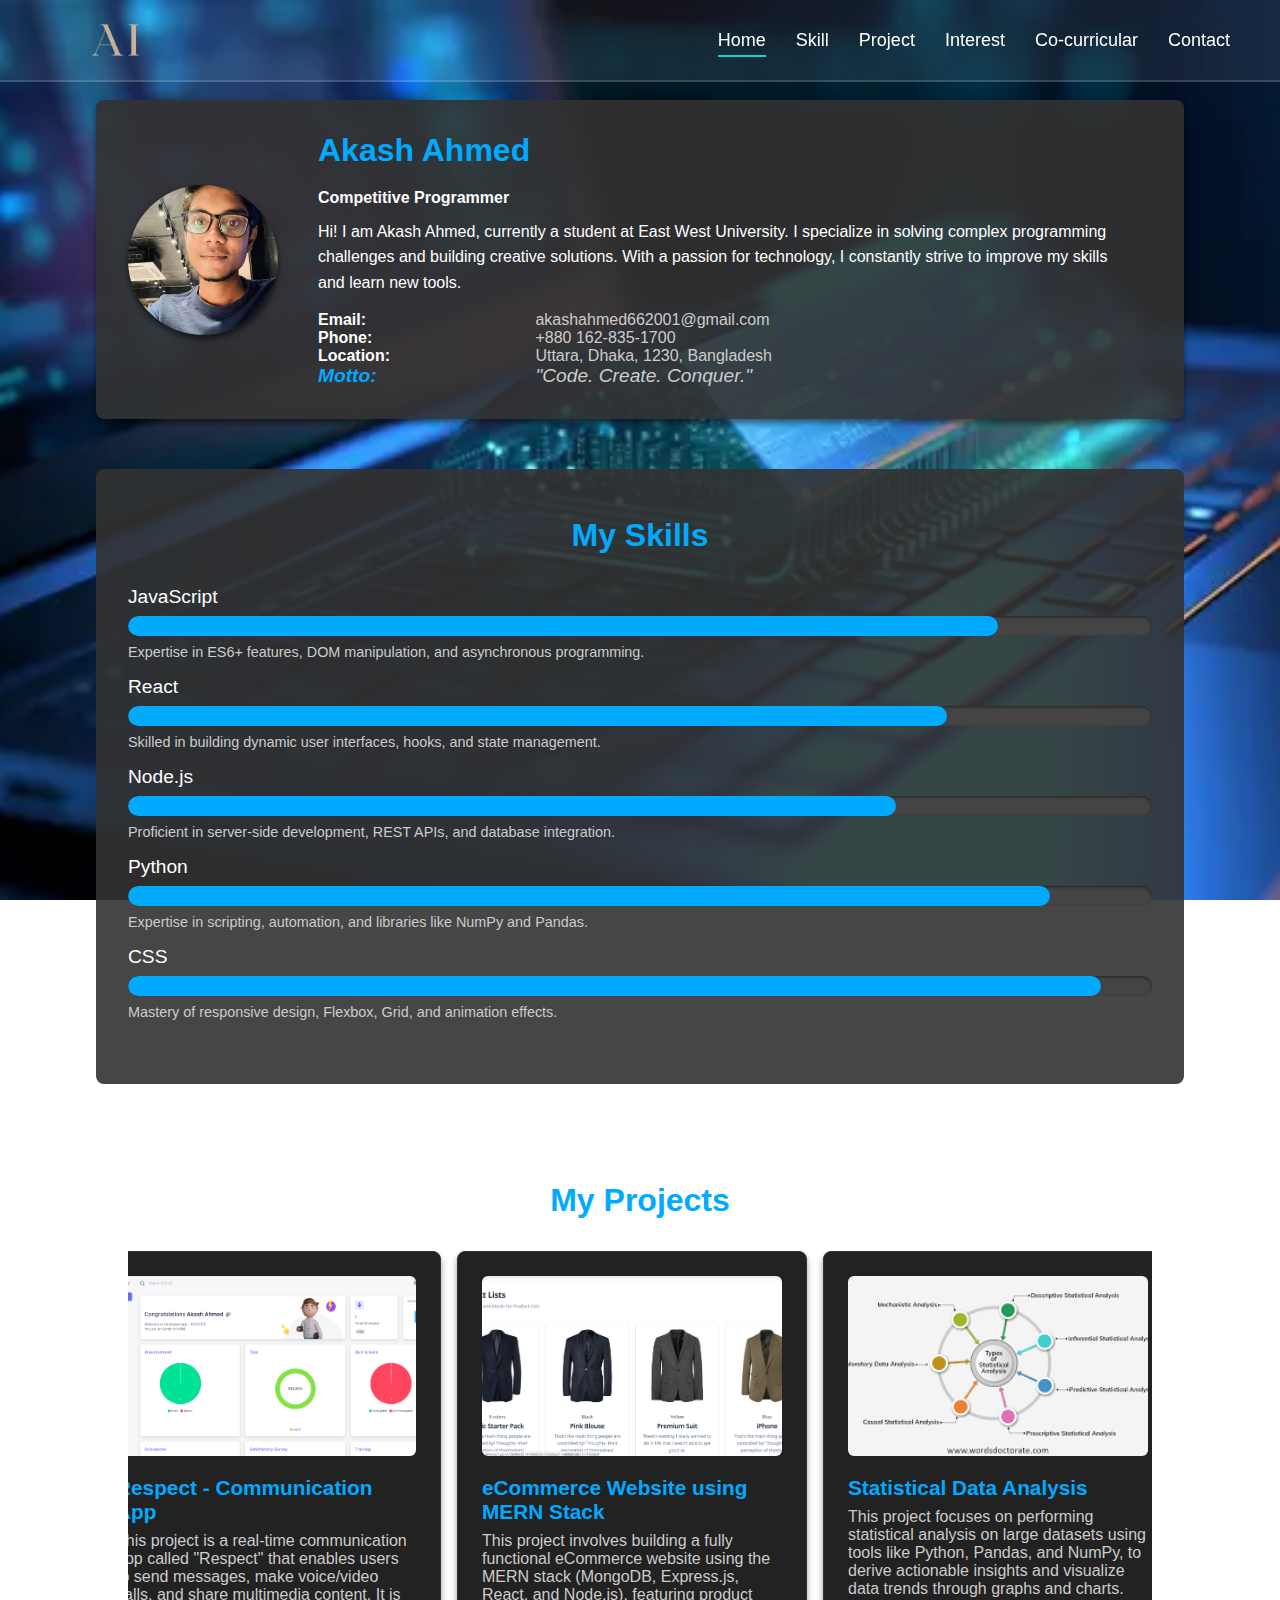
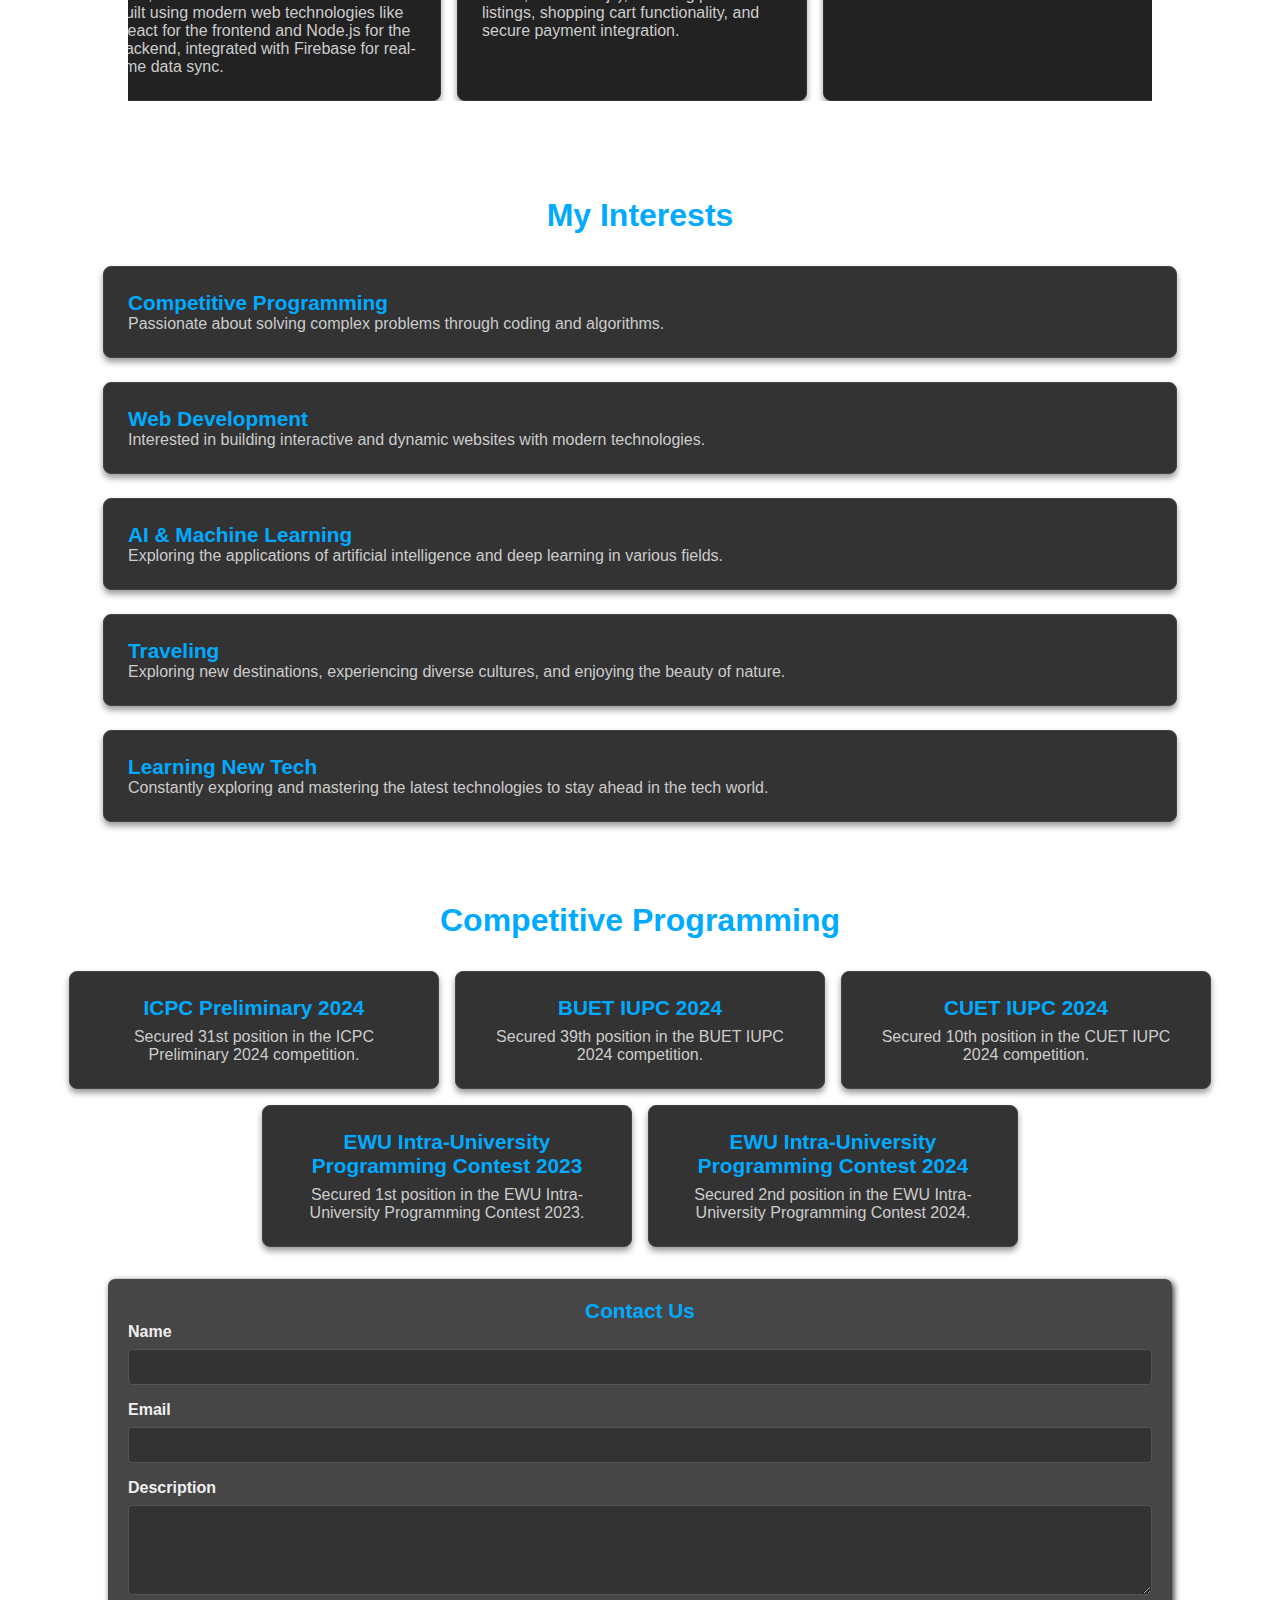
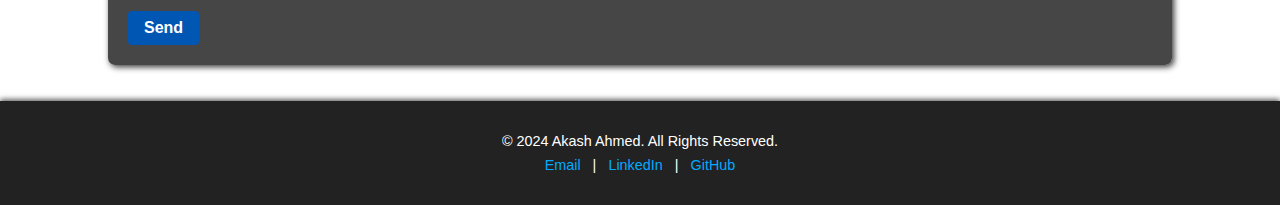
==== commit 3f20f875: "logo" ====
--- a/index.html
+++ b/index.html
@@ -11,6 +11,11 @@
     <div class="conteiner">
         <div class="header">
             <div class="navbar">
+                <div class="logo">
+                    <a href="index.html">
+                        <img src="logo.png" alt="Logo" />
+                    </a>
+                </div>
                 <div class="menu-toggle" id="menu-toggle">
                     <span></span>
                     <span></span>
--- a/style.css
+++ b/style.css
@@ -548,7 +548,15 @@
 .contact-card a:hover {
     text-decoration: underline;
 }
-
+.logo {
+    margin-right: auto; 
+    margin-left: 6%;
+}
+
+.logo img {
+    max-height: 50px;
+    display: block;
+}
 @media (max-width: 768px) {
     .menu {
         flex-direction: column;
@@ -599,7 +607,10 @@
         box-shadow: 0 4px 6px rgba(0, 0, 0, 0.4);
         transition: transform 0.3s, box-shadow 0.3s;
     }
-    
+    .logo {
+        margin-right: auto; 
+        margin-left: 2%;
+    }
 
 }
 @media (max-width: 1000px) {
